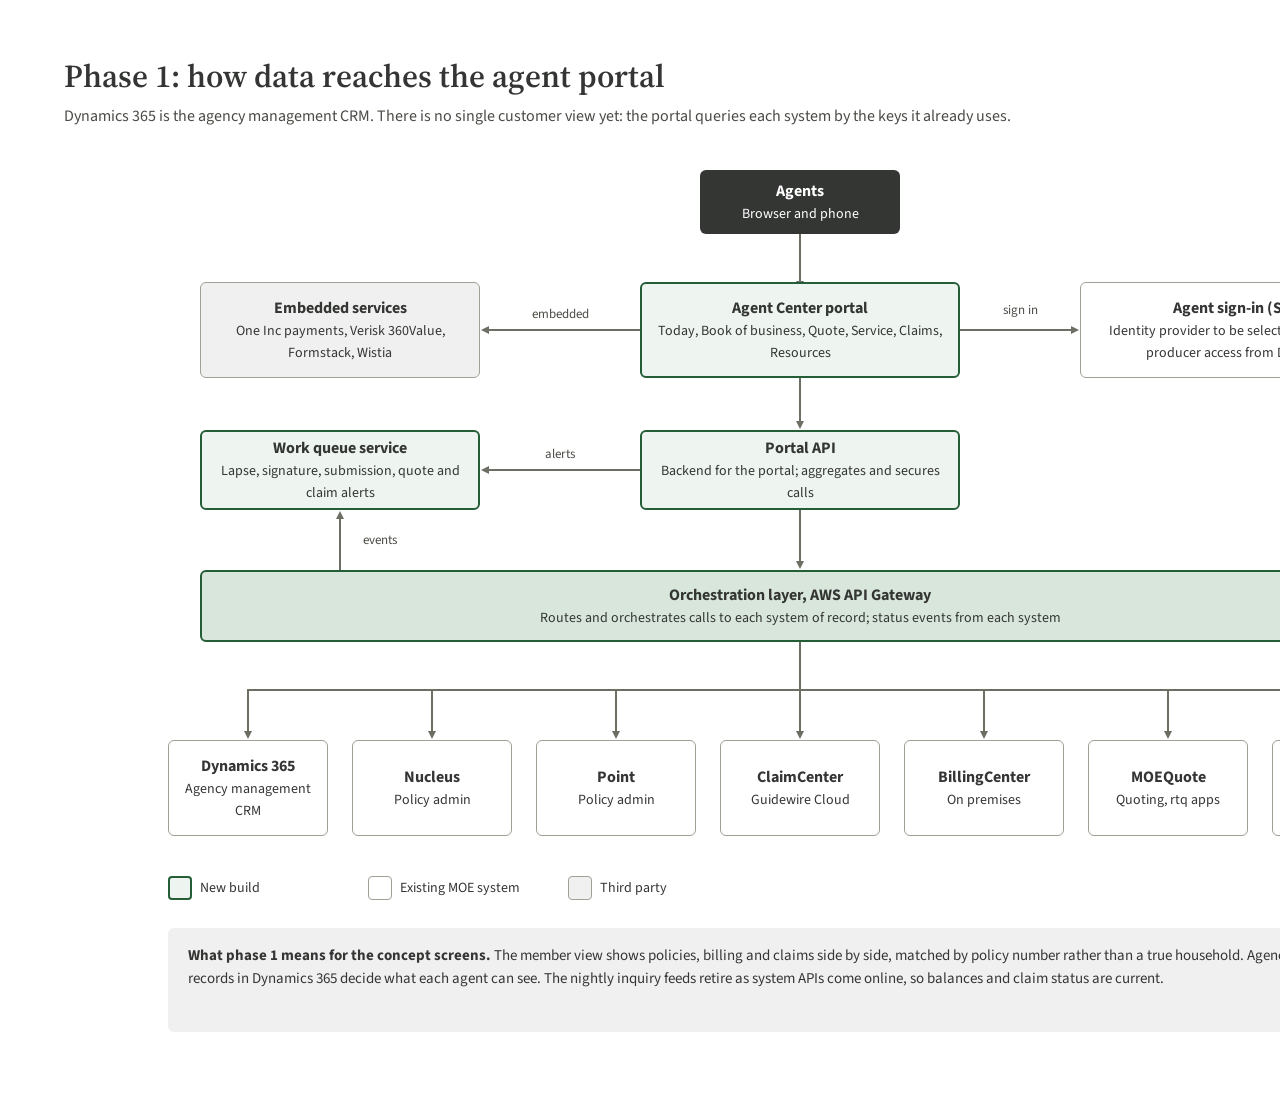
==== architecture-phase-1.html @ 0fd035c8 "Add files via upload" ====
<!doctype html>
<html lang="en">
<head>
<meta charset="utf-8">
<meta name="viewport" content="width=device-width, initial-scale=1">
<title>Architecture Phase 1</title>
<link rel="stylesheet" href="https://fonts.googleapis.com/css2?family=Source+Sans+3:wght@400;600;700&amp;family=Source+Serif+4:opsz,wght@8..60,600&amp;display=swap">
<style>
body{margin:0}
a{color:#245e36}a:hover{color:#173d22}
</style>
</head>
<body>
<div style="position: relative; width: 1600px; height: 1100px; background: #ffffff; font-family: 'Source Sans 3', 'Segoe UI', Arial, sans-serif; color: #343634">
<svg role="img" aria-label="From Agents to Agent Center portal" width="8" height="55" viewBox="0 0 8 55" preserveAspectRatio="none" style="position: absolute; left: 796px; top: 234px; width: 8px; height: 55px; overflow: visible; fill: none; stroke: #6d6e64; stroke-width: 2; stroke-linecap: round; stroke-linejoin: round"><defs><marker id="dc-arrow-head-filled-1" orient="auto" markerWidth="5" markerHeight="5" refX="2" refY="2" overflow="visible"><path d="M0 0 L4 2 L0 4 Z" fill="#6d6e64" stroke="none" style="stroke: none; fill: #6d6e64; fill: context-stroke"/></marker></defs><path d="M 4 0 L 4 51" marker-end="url(#dc-arrow-head-filled-1)"></path></svg><svg role="img" aria-label="From Agent Center portal to agent sign-in" width="119" height="8" viewBox="0 0 119 8" preserveAspectRatio="none" style="position: absolute; left: 960px; top: 326px; width: 119px; height: 8px; overflow: visible; fill: none; stroke: #6d6e64; stroke-width: 2; stroke-linecap: round; stroke-linejoin: round"><defs><marker id="dc-arrow-head-filled-2" orient="auto" markerWidth="5" markerHeight="5" refX="2" refY="2" overflow="visible"><path d="M0 0 L4 2 L0 4 Z" fill="#6d6e64" stroke="none" style="stroke: none; fill: #6d6e64; fill: context-stroke"/></marker></defs><path d="M 0 4 L 115 4" marker-end="url(#dc-arrow-head-filled-2)"></path></svg><svg role="img" aria-label="From Agent Center portal to embedded third-party services" width="159" height="8" viewBox="0 0 159 8" preserveAspectRatio="none" style="position: absolute; left: 481px; top: 326px; width: 159px; height: 8px; overflow: visible; fill: none; stroke: #6d6e64; stroke-width: 2; stroke-linecap: round; stroke-linejoin: round"><defs><marker id="dc-arrow-head-filled-3" orient="auto" markerWidth="5" markerHeight="5" refX="2" refY="2" overflow="visible"><path d="M0 0 L4 2 L0 4 Z" fill="#6d6e64" stroke="none" style="stroke: none; fill: #6d6e64; fill: context-stroke"/></marker></defs><path d="M 159 4 L 4 4" marker-end="url(#dc-arrow-head-filled-3)"></path></svg><svg role="img" aria-label="From Agent Center portal to Portal API" width="8" height="51" viewBox="0 0 8 51" preserveAspectRatio="none" style="position: absolute; left: 796px; top: 378px; width: 8px; height: 51px; overflow: visible; fill: none; stroke: #6d6e64; stroke-width: 2; stroke-linecap: round; stroke-linejoin: round"><defs><marker id="dc-arrow-head-filled-4" orient="auto" markerWidth="5" markerHeight="5" refX="2" refY="2" overflow="visible"><path d="M0 0 L4 2 L0 4 Z" fill="#6d6e64" stroke="none" style="stroke: none; fill: #6d6e64; fill: context-stroke"/></marker></defs><path d="M 4 0 L 4 47" marker-end="url(#dc-arrow-head-filled-4)"></path></svg><svg role="img" aria-label="From Portal API to Work queue service" width="159" height="8" viewBox="0 0 159 8" preserveAspectRatio="none" style="position: absolute; left: 481px; top: 466px; width: 159px; height: 8px; overflow: visible; fill: none; stroke: #6d6e64; stroke-width: 2; stroke-linecap: round; stroke-linejoin: round"><defs><marker id="dc-arrow-head-filled-5" orient="auto" markerWidth="5" markerHeight="5" refX="2" refY="2" overflow="visible"><path d="M0 0 L4 2 L0 4 Z" fill="#6d6e64" stroke="none" style="stroke: none; fill: #6d6e64; fill: context-stroke"/></marker></defs><path d="M 159 4 L 4 4" marker-end="url(#dc-arrow-head-filled-5)"></path></svg><svg role="img" aria-label="From Portal API to the orchestration layer" width="8" height="59" viewBox="0 0 8 59" preserveAspectRatio="none" style="position: absolute; left: 796px; top: 510px; width: 8px; height: 59px; overflow: visible; fill: none; stroke: #6d6e64; stroke-width: 2; stroke-linecap: round; stroke-linejoin: round"><defs><marker id="dc-arrow-head-filled-6" orient="auto" markerWidth="5" markerHeight="5" refX="2" refY="2" overflow="visible"><path d="M0 0 L4 2 L0 4 Z" fill="#6d6e64" stroke="none" style="stroke: none; fill: #6d6e64; fill: context-stroke"/></marker></defs><path d="M 4 0 L 4 55" marker-end="url(#dc-arrow-head-filled-6)"></path></svg><svg role="img" aria-label="From the orchestration layer to Work queue service, status events" width="8" height="59" viewBox="0 0 8 59" preserveAspectRatio="none" style="position: absolute; left: 336px; top: 511px; width: 8px; height: 59px; overflow: visible; fill: none; stroke: #6d6e64; stroke-width: 2; stroke-linecap: round; stroke-linejoin: round"><defs><marker id="dc-arrow-head-filled-7" orient="auto" markerWidth="5" markerHeight="5" refX="2" refY="2" overflow="visible"><path d="M0 0 L4 2 L0 4 Z" fill="#6d6e64" stroke="none" style="stroke: none; fill: #6d6e64; fill: context-stroke"/></marker></defs><path d="M 4 59 L 4 4" marker-end="url(#dc-arrow-head-filled-7)"></path></svg><svg aria-hidden="true" width="8" height="48" viewBox="0 0 8 48" preserveAspectRatio="none" style="position: absolute; left: 796px; top: 642px; width: 8px; height: 48px; overflow: visible; fill: none; stroke: #6d6e64; stroke-width: 2; stroke-linecap: round; stroke-linejoin: round"><path d="M 4 0 L 4 48"></path></svg><svg aria-hidden="true" width="1104" height="8" viewBox="0 0 1104 8" preserveAspectRatio="none" style="position: absolute; left: 248px; top: 686px; width: 1104px; height: 8px; overflow: visible; fill: none; stroke: #6d6e64; stroke-width: 2; stroke-linecap: round; stroke-linejoin: round"><path d="M 0 4 L 1104 4"></path></svg><svg role="img" aria-label="From the orchestration layer to Dynamics 365" width="8" height="49" viewBox="0 0 8 49" preserveAspectRatio="none" style="position: absolute; left: 244px; top: 690px; width: 8px; height: 49px; overflow: visible; fill: none; stroke: #6d6e64; stroke-width: 2; stroke-linecap: round; stroke-linejoin: round"><defs><marker id="dc-arrow-head-filled-10" orient="auto" markerWidth="5" markerHeight="5" refX="2" refY="2" overflow="visible"><path d="M0 0 L4 2 L0 4 Z" fill="#6d6e64" stroke="none" style="stroke: none; fill: #6d6e64; fill: context-stroke"/></marker></defs><path d="M 4 0 L 4 45" marker-end="url(#dc-arrow-head-filled-10)"></path></svg><svg role="img" aria-label="From the orchestration layer to Nucleus" width="8" height="49" viewBox="0 0 8 49" preserveAspectRatio="none" style="position: absolute; left: 428px; top: 690px; width: 8px; height: 49px; overflow: visible; fill: none; stroke: #6d6e64; stroke-width: 2; stroke-linecap: round; stroke-linejoin: round"><defs><marker id="dc-arrow-head-filled-11" orient="auto" markerWidth="5" markerHeight="5" refX="2" refY="2" overflow="visible"><path d="M0 0 L4 2 L0 4 Z" fill="#6d6e64" stroke="none" style="stroke: none; fill: #6d6e64; fill: context-stroke"/></marker></defs><path d="M 4 0 L 4 45" marker-end="url(#dc-arrow-head-filled-11)"></path></svg><svg role="img" aria-label="From the orchestration layer to Point" width="8" height="49" viewBox="0 0 8 49" preserveAspectRatio="none" style="position: absolute; left: 612px; top: 690px; width: 8px; height: 49px; overflow: visible; fill: none; stroke: #6d6e64; stroke-width: 2; stroke-linecap: round; stroke-linejoin: round"><defs><marker id="dc-arrow-head-filled-12" orient="auto" markerWidth="5" markerHeight="5" refX="2" refY="2" overflow="visible"><path d="M0 0 L4 2 L0 4 Z" fill="#6d6e64" stroke="none" style="stroke: none; fill: #6d6e64; fill: context-stroke"/></marker></defs><path d="M 4 0 L 4 45" marker-end="url(#dc-arrow-head-filled-12)"></path></svg><svg role="img" aria-label="From the orchestration layer to ClaimCenter" width="8" height="49" viewBox="0 0 8 49" preserveAspectRatio="none" style="position: absolute; left: 796px; top: 690px; width: 8px; height: 49px; overflow: visible; fill: none; stroke: #6d6e64; stroke-width: 2; stroke-linecap: round; stroke-linejoin: round"><defs><marker id="dc-arrow-head-filled-13" orient="auto" markerWidth="5" markerHeight="5" refX="2" refY="2" overflow="visible"><path d="M0 0 L4 2 L0 4 Z" fill="#6d6e64" stroke="none" style="stroke: none; fill: #6d6e64; fill: context-stroke"/></marker></defs><path d="M 4 0 L 4 45" marker-end="url(#dc-arrow-head-filled-13)"></path></svg><svg role="img" aria-label="From the orchestration layer to BillingCenter" width="8" height="49" viewBox="0 0 8 49" preserveAspectRatio="none" style="position: absolute; left: 980px; top: 690px; width: 8px; height: 49px; overflow: visible; fill: none; stroke: #6d6e64; stroke-width: 2; stroke-linecap: round; stroke-linejoin: round"><defs><marker id="dc-arrow-head-filled-14" orient="auto" markerWidth="5" markerHeight="5" refX="2" refY="2" overflow="visible"><path d="M0 0 L4 2 L0 4 Z" fill="#6d6e64" stroke="none" style="stroke: none; fill: #6d6e64; fill: context-stroke"/></marker></defs><path d="M 4 0 L 4 45" marker-end="url(#dc-arrow-head-filled-14)"></path></svg><svg role="img" aria-label="From the orchestration layer to MOEQuote" width="8" height="49" viewBox="0 0 8 49" preserveAspectRatio="none" style="position: absolute; left: 1164px; top: 690px; width: 8px; height: 49px; overflow: visible; fill: none; stroke: #6d6e64; stroke-width: 2; stroke-linecap: round; stroke-linejoin: round"><defs><marker id="dc-arrow-head-filled-15" orient="auto" markerWidth="5" markerHeight="5" refX="2" refY="2" overflow="visible"><path d="M0 0 L4 2 L0 4 Z" fill="#6d6e64" stroke="none" style="stroke: none; fill: #6d6e64; fill: context-stroke"/></marker></defs><path d="M 4 0 L 4 45" marker-end="url(#dc-arrow-head-filled-15)"></path></svg><svg role="img" aria-label="From the orchestration layer to OnBase" width="8" height="49" viewBox="0 0 8 49" preserveAspectRatio="none" style="position: absolute; left: 1348px; top: 690px; width: 8px; height: 49px; overflow: visible; fill: none; stroke: #6d6e64; stroke-width: 2; stroke-linecap: round; stroke-linejoin: round"><defs><marker id="dc-arrow-head-filled-16" orient="auto" markerWidth="5" markerHeight="5" refX="2" refY="2" overflow="visible"><path d="M0 0 L4 2 L0 4 Z" fill="#6d6e64" stroke="none" style="stroke: none; fill: #6d6e64; fill: context-stroke"/></marker></defs><path d="M 4 0 L 4 45" marker-end="url(#dc-arrow-head-filled-16)"></path></svg><div style="position: absolute; left: 64px; top: 56px; width: 1100px; font-family: 'Source Serif 4', Georgia, serif; font-size: 32px; line-height: 40px; font-weight: 600">Phase 1: how data reaches the agent portal</div><div style="position: absolute; left: 64px; top: 104px; width: 1300px; font-size: 16px; line-height: 24px; color: #4a4b45">Dynamics 365 is the agency management CRM. There is no single customer view yet: the portal queries each system by the keys it already uses.</div><div style="position: absolute; left: 700px; top: 170px; width: 200px; height: 64px; box-sizing: border-box; padding: 10px; display: flex; align-items: center; justify-content: center; text-align: center; font-size: 16px; line-height: 22px; border-radius: 6px; background: #343634; color: #ffffff; border: 0"><span><b>Agents</b><br><span style="font-size: 14px; line-height: 20px">Browser and phone</span></span></div><div style="position: absolute; left: 640px; top: 282px; width: 320px; height: 96px; box-sizing: border-box; padding: 10px; display: flex; align-items: center; justify-content: center; text-align: center; font-size: 16px; line-height: 22px; border-radius: 6px; background: #eef4ef; border: 2px solid #245e36"><span><b>Agent Center portal</b><br><span style="font-size: 14px; line-height: 20px">Today, Book of business, Quote, Service, Claims, Resources</span></span></div><div style="position: absolute; left: 1080px; top: 282px; width: 320px; height: 96px; box-sizing: border-box; padding: 10px; display: flex; align-items: center; justify-content: center; text-align: center; font-size: 16px; line-height: 22px; border-radius: 6px; background: #ffffff; border: 1px solid #a1a096"><span><b>Agent sign-in (SSO)</b><br><span style="font-size: 14px; line-height: 20px">Identity provider to be selected; agency and producer access from Dynamics</span></span></div><div style="position: absolute; left: 200px; top: 282px; width: 280px; height: 96px; box-sizing: border-box; padding: 10px; display: flex; align-items: center; justify-content: center; text-align: center; font-size: 16px; line-height: 22px; border-radius: 6px; background: #f1f0f0; border: 1px solid #a1a096"><span><b>Embedded services</b><br><span style="font-size: 14px; line-height: 20px">One Inc payments, Verisk 360Value, Formstack, Wistia</span></span></div><div style="position: absolute; left: 640px; top: 430px; width: 320px; height: 80px; box-sizing: border-box; padding: 10px; display: flex; align-items: center; justify-content: center; text-align: center; font-size: 16px; line-height: 22px; border-radius: 6px; background: #eef4ef; border: 2px solid #245e36"><span><b>Portal API</b><br><span style="font-size: 14px; line-height: 20px">Backend for the portal; aggregates and secures calls</span></span></div><div style="position: absolute; left: 200px; top: 430px; width: 280px; height: 80px; box-sizing: border-box; padding: 10px; display: flex; align-items: center; justify-content: center; text-align: center; font-size: 16px; line-height: 22px; border-radius: 6px; background: #eef4ef; border: 2px solid #245e36"><span><b>Work queue service</b><br><span style="font-size: 14px; line-height: 20px">Lapse, signature, submission, quote and claim alerts</span></span></div><div style="position: absolute; left: 200px; top: 570px; width: 1200px; height: 72px; box-sizing: border-box; padding: 10px; display: flex; align-items: center; justify-content: center; text-align: center; font-size: 16px; line-height: 22px; border-radius: 6px; background: #d8e6dc; border: 2px solid #245e36"><span><b>Orchestration layer, AWS API Gateway</b><br><span style="font-size: 14px; line-height: 20px">Routes and orchestrates calls to each system of record; status events from each system</span></span></div><div style="position: absolute; left: 168px; top: 740px; width: 160px; height: 96px; box-sizing: border-box; padding: 10px; display: flex; align-items: center; justify-content: center; text-align: center; font-size: 16px; line-height: 22px; border-radius: 6px; background: #ffffff; border: 1px solid #a1a096"><span><b>Dynamics 365</b><br><span style="font-size: 14px; line-height: 20px">Agency management CRM</span></span></div><div style="position: absolute; left: 352px; top: 740px; width: 160px; height: 96px; box-sizing: border-box; padding: 10px; display: flex; align-items: center; justify-content: center; text-align: center; font-size: 16px; line-height: 22px; border-radius: 6px; background: #ffffff; border: 1px solid #a1a096"><span><b>Nucleus</b><br><span style="font-size: 14px; line-height: 20px">Policy admin</span></span></div><div style="position: absolute; left: 536px; top: 740px; width: 160px; height: 96px; box-sizing: border-box; padding: 10px; display: flex; align-items: center; justify-content: center; text-align: center; font-size: 16px; line-height: 22px; border-radius: 6px; background: #ffffff; border: 1px solid #a1a096"><span><b>Point</b><br><span style="font-size: 14px; line-height: 20px">Policy admin</span></span></div><div style="position: absolute; left: 720px; top: 740px; width: 160px; height: 96px; box-sizing: border-box; padding: 10px; display: flex; align-items: center; justify-content: center; text-align: center; font-size: 16px; line-height: 22px; border-radius: 6px; background: #ffffff; border: 1px solid #a1a096"><span><b>ClaimCenter</b><br><span style="font-size: 14px; line-height: 20px">Guidewire Cloud</span></span></div><div style="position: absolute; left: 904px; top: 740px; width: 160px; height: 96px; box-sizing: border-box; padding: 10px; display: flex; align-items: center; justify-content: center; text-align: center; font-size: 16px; line-height: 22px; border-radius: 6px; background: #ffffff; border: 1px solid #a1a096"><span><b>BillingCenter</b><br><span style="font-size: 14px; line-height: 20px">On premises</span></span></div><div style="position: absolute; left: 1088px; top: 740px; width: 160px; height: 96px; box-sizing: border-box; padding: 10px; display: flex; align-items: center; justify-content: center; text-align: center; font-size: 16px; line-height: 22px; border-radius: 6px; background: #ffffff; border: 1px solid #a1a096"><span><b>MOEQuote</b><br><span style="font-size: 14px; line-height: 20px">Quoting, rtq apps</span></span></div><div style="position: absolute; left: 1272px; top: 740px; width: 160px; height: 96px; box-sizing: border-box; padding: 10px; display: flex; align-items: center; justify-content: center; text-align: center; font-size: 16px; line-height: 22px; border-radius: 6px; background: #ffffff; border: 1px solid #a1a096"><span><b>OnBase</b><br><span style="font-size: 14px; line-height: 20px">Documents, submissions</span></span></div><div style="position: absolute; left: 984px; top: 302px; width: 72px; text-align: center; font-size: 13px; line-height: 16px; color: #4a4b45">sign in</div><div style="position: absolute; left: 512px; top: 306px; width: 96px; text-align: center; font-size: 13px; line-height: 16px; color: #4a4b45">embedded</div><div style="position: absolute; left: 528px; top: 446px; width: 64px; text-align: center; font-size: 13px; line-height: 16px; color: #4a4b45">alerts</div><div style="position: absolute; left: 352px; top: 532px; width: 56px; text-align: center; font-size: 13px; line-height: 16px; color: #4a4b45">events</div><div style="position: absolute; left: 168px; top: 876px; width: 24px; height: 24px; box-sizing: border-box; border-radius: 4px; background: #eef4ef; border: 2px solid #245e36"></div><div style="position: absolute; left: 200px; top: 878px; font-size: 14px; line-height: 20px">New build</div><div style="position: absolute; left: 368px; top: 876px; width: 24px; height: 24px; box-sizing: border-box; border-radius: 4px; background: #ffffff; border: 1px solid #a1a096"></div><div style="position: absolute; left: 400px; top: 878px; font-size: 14px; line-height: 20px">Existing MOE system</div><div style="position: absolute; left: 568px; top: 876px; width: 24px; height: 24px; box-sizing: border-box; border-radius: 4px; background: #f1f0f0; border: 1px solid #a1a096"></div><div style="position: absolute; left: 600px; top: 878px; font-size: 14px; line-height: 20px">Third party</div><div style="position: absolute; left: 168px; top: 928px; width: 1264px; height: 104px; box-sizing: border-box; padding: 16px 20px; font-size: 15px; line-height: 23px; background: #f1f0f0; border-radius: 6px"><b>What phase 1 means for the concept screens.</b> The member view shows policies, billing and claims side by side, matched by policy number rather than a true household. Agency and producer records in Dynamics 365 decide what each agent can see. The nightly inquiry feeds retire as system APIs come online, so balances and claim status are current.</div>
</div>
</body>
</html>
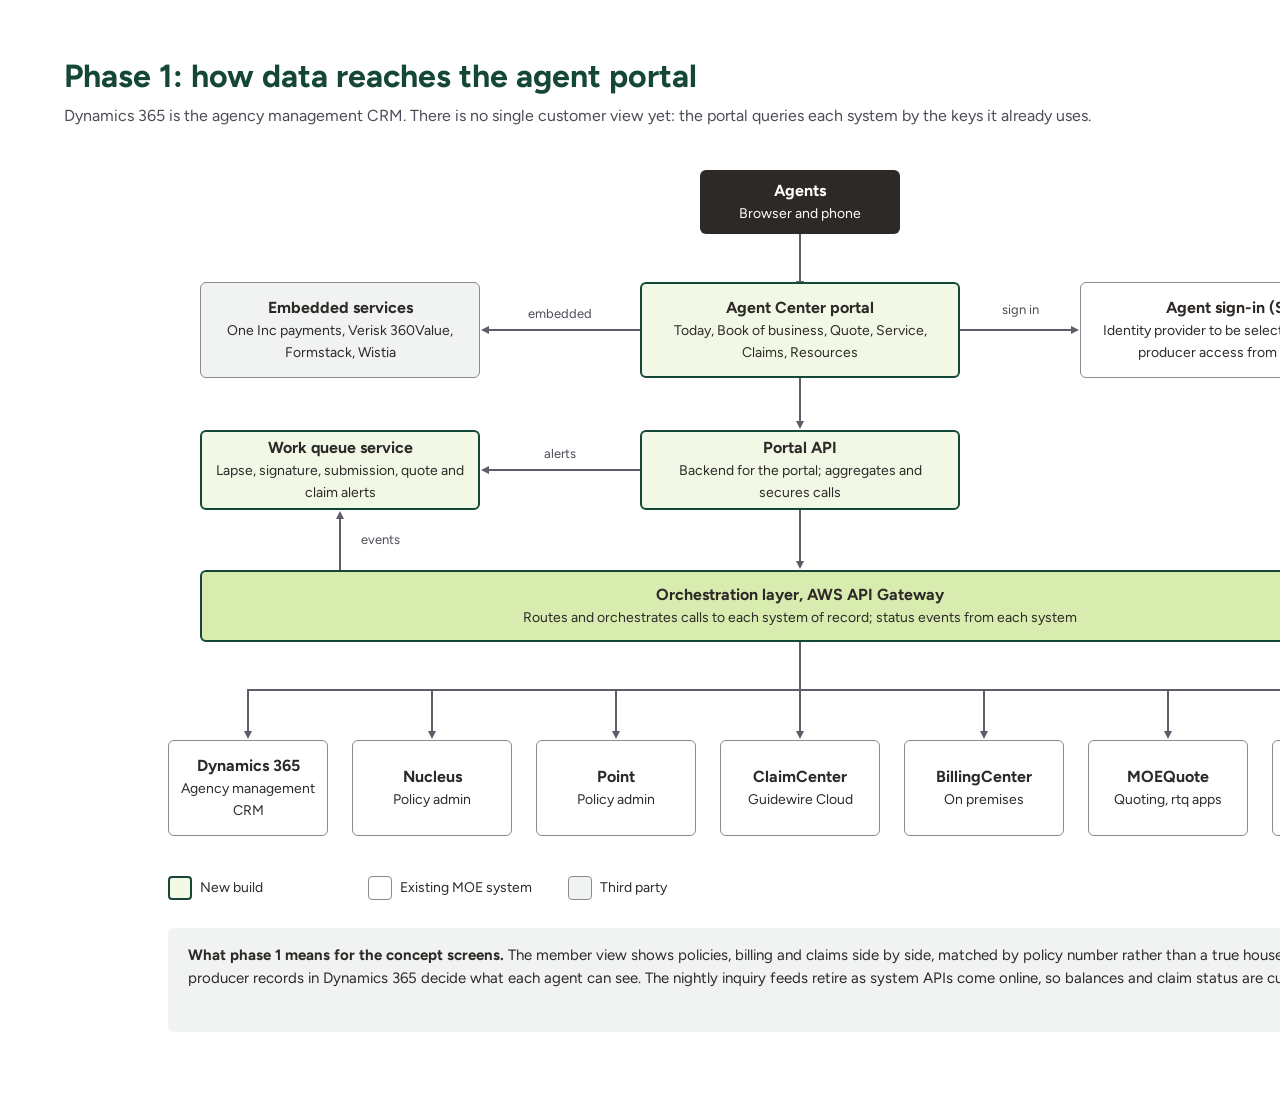
==== commit 84080103: "Add files via upload" ====
--- a/architecture-phase-1.html
+++ b/architecture-phase-1.html
@@ -4,15 +4,15 @@
 <meta charset="utf-8">
 <meta name="viewport" content="width=device-width, initial-scale=1">
 <title>Architecture Phase 1</title>
-<link rel="stylesheet" href="https://fonts.googleapis.com/css2?family=Source+Sans+3:wght@400;600;700&amp;family=Source+Serif+4:opsz,wght@8..60,600&amp;display=swap">
+<link rel="stylesheet" href="https://fonts.googleapis.com/css2?family=Figtree:wght@300;400;700;800&display=swap">
 <style>
 body{margin:0}
-a{color:#245e36}a:hover{color:#173d22}
+a{color:#144835}a:hover{color:#0d3024}
 </style>
 </head>
 <body>
-<div style="position: relative; width: 1600px; height: 1100px; background: #ffffff; font-family: 'Source Sans 3', 'Segoe UI', Arial, sans-serif; color: #343634">
-<svg role="img" aria-label="From Agents to Agent Center portal" width="8" height="55" viewBox="0 0 8 55" preserveAspectRatio="none" style="position: absolute; left: 796px; top: 234px; width: 8px; height: 55px; overflow: visible; fill: none; stroke: #6d6e64; stroke-width: 2; stroke-linecap: round; stroke-linejoin: round"><defs><marker id="dc-arrow-head-filled-1" orient="auto" markerWidth="5" markerHeight="5" refX="2" refY="2" overflow="visible"><path d="M0 0 L4 2 L0 4 Z" fill="#6d6e64" stroke="none" style="stroke: none; fill: #6d6e64; fill: context-stroke"/></marker></defs><path d="M 4 0 L 4 51" marker-end="url(#dc-arrow-head-filled-1)"></path></svg><svg role="img" aria-label="From Agent Center portal to agent sign-in" width="119" height="8" viewBox="0 0 119 8" preserveAspectRatio="none" style="position: absolute; left: 960px; top: 326px; width: 119px; height: 8px; overflow: visible; fill: none; stroke: #6d6e64; stroke-width: 2; stroke-linecap: round; stroke-linejoin: round"><defs><marker id="dc-arrow-head-filled-2" orient="auto" markerWidth="5" markerHeight="5" refX="2" refY="2" overflow="visible"><path d="M0 0 L4 2 L0 4 Z" fill="#6d6e64" stroke="none" style="stroke: none; fill: #6d6e64; fill: context-stroke"/></marker></defs><path d="M 0 4 L 115 4" marker-end="url(#dc-arrow-head-filled-2)"></path></svg><svg role="img" aria-label="From Agent Center portal to embedded third-party services" width="159" height="8" viewBox="0 0 159 8" preserveAspectRatio="none" style="position: absolute; left: 481px; top: 326px; width: 159px; height: 8px; overflow: visible; fill: none; stroke: #6d6e64; stroke-width: 2; stroke-linecap: round; stroke-linejoin: round"><defs><marker id="dc-arrow-head-filled-3" orient="auto" markerWidth="5" markerHeight="5" refX="2" refY="2" overflow="visible"><path d="M0 0 L4 2 L0 4 Z" fill="#6d6e64" stroke="none" style="stroke: none; fill: #6d6e64; fill: context-stroke"/></marker></defs><path d="M 159 4 L 4 4" marker-end="url(#dc-arrow-head-filled-3)"></path></svg><svg role="img" aria-label="From Agent Center portal to Portal API" width="8" height="51" viewBox="0 0 8 51" preserveAspectRatio="none" style="position: absolute; left: 796px; top: 378px; width: 8px; height: 51px; overflow: visible; fill: none; stroke: #6d6e64; stroke-width: 2; stroke-linecap: round; stroke-linejoin: round"><defs><marker id="dc-arrow-head-filled-4" orient="auto" markerWidth="5" markerHeight="5" refX="2" refY="2" overflow="visible"><path d="M0 0 L4 2 L0 4 Z" fill="#6d6e64" stroke="none" style="stroke: none; fill: #6d6e64; fill: context-stroke"/></marker></defs><path d="M 4 0 L 4 47" marker-end="url(#dc-arrow-head-filled-4)"></path></svg><svg role="img" aria-label="From Portal API to Work queue service" width="159" height="8" viewBox="0 0 159 8" preserveAspectRatio="none" style="position: absolute; left: 481px; top: 466px; width: 159px; height: 8px; overflow: visible; fill: none; stroke: #6d6e64; stroke-width: 2; stroke-linecap: round; stroke-linejoin: round"><defs><marker id="dc-arrow-head-filled-5" orient="auto" markerWidth="5" markerHeight="5" refX="2" refY="2" overflow="visible"><path d="M0 0 L4 2 L0 4 Z" fill="#6d6e64" stroke="none" style="stroke: none; fill: #6d6e64; fill: context-stroke"/></marker></defs><path d="M 159 4 L 4 4" marker-end="url(#dc-arrow-head-filled-5)"></path></svg><svg role="img" aria-label="From Portal API to the orchestration layer" width="8" height="59" viewBox="0 0 8 59" preserveAspectRatio="none" style="position: absolute; left: 796px; top: 510px; width: 8px; height: 59px; overflow: visible; fill: none; stroke: #6d6e64; stroke-width: 2; stroke-linecap: round; stroke-linejoin: round"><defs><marker id="dc-arrow-head-filled-6" orient="auto" markerWidth="5" markerHeight="5" refX="2" refY="2" overflow="visible"><path d="M0 0 L4 2 L0 4 Z" fill="#6d6e64" stroke="none" style="stroke: none; fill: #6d6e64; fill: context-stroke"/></marker></defs><path d="M 4 0 L 4 55" marker-end="url(#dc-arrow-head-filled-6)"></path></svg><svg role="img" aria-label="From the orchestration layer to Work queue service, status events" width="8" height="59" viewBox="0 0 8 59" preserveAspectRatio="none" style="position: absolute; left: 336px; top: 511px; width: 8px; height: 59px; overflow: visible; fill: none; stroke: #6d6e64; stroke-width: 2; stroke-linecap: round; stroke-linejoin: round"><defs><marker id="dc-arrow-head-filled-7" orient="auto" markerWidth="5" markerHeight="5" refX="2" refY="2" overflow="visible"><path d="M0 0 L4 2 L0 4 Z" fill="#6d6e64" stroke="none" style="stroke: none; fill: #6d6e64; fill: context-stroke"/></marker></defs><path d="M 4 59 L 4 4" marker-end="url(#dc-arrow-head-filled-7)"></path></svg><svg aria-hidden="true" width="8" height="48" viewBox="0 0 8 48" preserveAspectRatio="none" style="position: absolute; left: 796px; top: 642px; width: 8px; height: 48px; overflow: visible; fill: none; stroke: #6d6e64; stroke-width: 2; stroke-linecap: round; stroke-linejoin: round"><path d="M 4 0 L 4 48"></path></svg><svg aria-hidden="true" width="1104" height="8" viewBox="0 0 1104 8" preserveAspectRatio="none" style="position: absolute; left: 248px; top: 686px; width: 1104px; height: 8px; overflow: visible; fill: none; stroke: #6d6e64; stroke-width: 2; stroke-linecap: round; stroke-linejoin: round"><path d="M 0 4 L 1104 4"></path></svg><svg role="img" aria-label="From the orchestration layer to Dynamics 365" width="8" height="49" viewBox="0 0 8 49" preserveAspectRatio="none" style="position: absolute; left: 244px; top: 690px; width: 8px; height: 49px; overflow: visible; fill: none; stroke: #6d6e64; stroke-width: 2; stroke-linecap: round; stroke-linejoin: round"><defs><marker id="dc-arrow-head-filled-10" orient="auto" markerWidth="5" markerHeight="5" refX="2" refY="2" overflow="visible"><path d="M0 0 L4 2 L0 4 Z" fill="#6d6e64" stroke="none" style="stroke: none; fill: #6d6e64; fill: context-stroke"/></marker></defs><path d="M 4 0 L 4 45" marker-end="url(#dc-arrow-head-filled-10)"></path></svg><svg role="img" aria-label="From the orchestration layer to Nucleus" width="8" height="49" viewBox="0 0 8 49" preserveAspectRatio="none" style="position: absolute; left: 428px; top: 690px; width: 8px; height: 49px; overflow: visible; fill: none; stroke: #6d6e64; stroke-width: 2; stroke-linecap: round; stroke-linejoin: round"><defs><marker id="dc-arrow-head-filled-11" orient="auto" markerWidth="5" markerHeight="5" refX="2" refY="2" overflow="visible"><path d="M0 0 L4 2 L0 4 Z" fill="#6d6e64" stroke="none" style="stroke: none; fill: #6d6e64; fill: context-stroke"/></marker></defs><path d="M 4 0 L 4 45" marker-end="url(#dc-arrow-head-filled-11)"></path></svg><svg role="img" aria-label="From the orchestration layer to Point" width="8" height="49" viewBox="0 0 8 49" preserveAspectRatio="none" style="position: absolute; left: 612px; top: 690px; width: 8px; height: 49px; overflow: visible; fill: none; stroke: #6d6e64; stroke-width: 2; stroke-linecap: round; stroke-linejoin: round"><defs><marker id="dc-arrow-head-filled-12" orient="auto" markerWidth="5" markerHeight="5" refX="2" refY="2" overflow="visible"><path d="M0 0 L4 2 L0 4 Z" fill="#6d6e64" stroke="none" style="stroke: none; fill: #6d6e64; fill: context-stroke"/></marker></defs><path d="M 4 0 L 4 45" marker-end="url(#dc-arrow-head-filled-12)"></path></svg><svg role="img" aria-label="From the orchestration layer to ClaimCenter" width="8" height="49" viewBox="0 0 8 49" preserveAspectRatio="none" style="position: absolute; left: 796px; top: 690px; width: 8px; height: 49px; overflow: visible; fill: none; stroke: #6d6e64; stroke-width: 2; stroke-linecap: round; stroke-linejoin: round"><defs><marker id="dc-arrow-head-filled-13" orient="auto" markerWidth="5" markerHeight="5" refX="2" refY="2" overflow="visible"><path d="M0 0 L4 2 L0 4 Z" fill="#6d6e64" stroke="none" style="stroke: none; fill: #6d6e64; fill: context-stroke"/></marker></defs><path d="M 4 0 L 4 45" marker-end="url(#dc-arrow-head-filled-13)"></path></svg><svg role="img" aria-label="From the orchestration layer to BillingCenter" width="8" height="49" viewBox="0 0 8 49" preserveAspectRatio="none" style="position: absolute; left: 980px; top: 690px; width: 8px; height: 49px; overflow: visible; fill: none; stroke: #6d6e64; stroke-width: 2; stroke-linecap: round; stroke-linejoin: round"><defs><marker id="dc-arrow-head-filled-14" orient="auto" markerWidth="5" markerHeight="5" refX="2" refY="2" overflow="visible"><path d="M0 0 L4 2 L0 4 Z" fill="#6d6e64" stroke="none" style="stroke: none; fill: #6d6e64; fill: context-stroke"/></marker></defs><path d="M 4 0 L 4 45" marker-end="url(#dc-arrow-head-filled-14)"></path></svg><svg role="img" aria-label="From the orchestration layer to MOEQuote" width="8" height="49" viewBox="0 0 8 49" preserveAspectRatio="none" style="position: absolute; left: 1164px; top: 690px; width: 8px; height: 49px; overflow: visible; fill: none; stroke: #6d6e64; stroke-width: 2; stroke-linecap: round; stroke-linejoin: round"><defs><marker id="dc-arrow-head-filled-15" orient="auto" markerWidth="5" markerHeight="5" refX="2" refY="2" overflow="visible"><path d="M0 0 L4 2 L0 4 Z" fill="#6d6e64" stroke="none" style="stroke: none; fill: #6d6e64; fill: context-stroke"/></marker></defs><path d="M 4 0 L 4 45" marker-end="url(#dc-arrow-head-filled-15)"></path></svg><svg role="img" aria-label="From the orchestration layer to OnBase" width="8" height="49" viewBox="0 0 8 49" preserveAspectRatio="none" style="position: absolute; left: 1348px; top: 690px; width: 8px; height: 49px; overflow: visible; fill: none; stroke: #6d6e64; stroke-width: 2; stroke-linecap: round; stroke-linejoin: round"><defs><marker id="dc-arrow-head-filled-16" orient="auto" markerWidth="5" markerHeight="5" refX="2" refY="2" overflow="visible"><path d="M0 0 L4 2 L0 4 Z" fill="#6d6e64" stroke="none" style="stroke: none; fill: #6d6e64; fill: context-stroke"/></marker></defs><path d="M 4 0 L 4 45" marker-end="url(#dc-arrow-head-filled-16)"></path></svg><div style="position: absolute; left: 64px; top: 56px; width: 1100px; font-family: 'Source Serif 4', Georgia, serif; font-size: 32px; line-height: 40px; font-weight: 600">Phase 1: how data reaches the agent portal</div><div style="position: absolute; left: 64px; top: 104px; width: 1300px; font-size: 16px; line-height: 24px; color: #4a4b45">Dynamics 365 is the agency management CRM. There is no single customer view yet: the portal queries each system by the keys it already uses.</div><div style="position: absolute; left: 700px; top: 170px; width: 200px; height: 64px; box-sizing: border-box; padding: 10px; display: flex; align-items: center; justify-content: center; text-align: center; font-size: 16px; line-height: 22px; border-radius: 6px; background: #343634; color: #ffffff; border: 0"><span><b>Agents</b><br><span style="font-size: 14px; line-height: 20px">Browser and phone</span></span></div><div style="position: absolute; left: 640px; top: 282px; width: 320px; height: 96px; box-sizing: border-box; padding: 10px; display: flex; align-items: center; justify-content: center; text-align: center; font-size: 16px; line-height: 22px; border-radius: 6px; background: #eef4ef; border: 2px solid #245e36"><span><b>Agent Center portal</b><br><span style="font-size: 14px; line-height: 20px">Today, Book of business, Quote, Service, Claims, Resources</span></span></div><div style="position: absolute; left: 1080px; top: 282px; width: 320px; height: 96px; box-sizing: border-box; padding: 10px; display: flex; align-items: center; justify-content: center; text-align: center; font-size: 16px; line-height: 22px; border-radius: 6px; background: #ffffff; border: 1px solid #a1a096"><span><b>Agent sign-in (SSO)</b><br><span style="font-size: 14px; line-height: 20px">Identity provider to be selected; agency and producer access from Dynamics</span></span></div><div style="position: absolute; left: 200px; top: 282px; width: 280px; height: 96px; box-sizing: border-box; padding: 10px; display: flex; align-items: center; justify-content: center; text-align: center; font-size: 16px; line-height: 22px; border-radius: 6px; background: #f1f0f0; border: 1px solid #a1a096"><span><b>Embedded services</b><br><span style="font-size: 14px; line-height: 20px">One Inc payments, Verisk 360Value, Formstack, Wistia</span></span></div><div style="position: absolute; left: 640px; top: 430px; width: 320px; height: 80px; box-sizing: border-box; padding: 10px; display: flex; align-items: center; justify-content: center; text-align: center; font-size: 16px; line-height: 22px; border-radius: 6px; background: #eef4ef; border: 2px solid #245e36"><span><b>Portal API</b><br><span style="font-size: 14px; line-height: 20px">Backend for the portal; aggregates and secures calls</span></span></div><div style="position: absolute; left: 200px; top: 430px; width: 280px; height: 80px; box-sizing: border-box; padding: 10px; display: flex; align-items: center; justify-content: center; text-align: center; font-size: 16px; line-height: 22px; border-radius: 6px; background: #eef4ef; border: 2px solid #245e36"><span><b>Work queue service</b><br><span style="font-size: 14px; line-height: 20px">Lapse, signature, submission, quote and claim alerts</span></span></div><div style="position: absolute; left: 200px; top: 570px; width: 1200px; height: 72px; box-sizing: border-box; padding: 10px; display: flex; align-items: center; justify-content: center; text-align: center; font-size: 16px; line-height: 22px; border-radius: 6px; background: #d8e6dc; border: 2px solid #245e36"><span><b>Orchestration layer, AWS API Gateway</b><br><span style="font-size: 14px; line-height: 20px">Routes and orchestrates calls to each system of record; status events from each system</span></span></div><div style="position: absolute; left: 168px; top: 740px; width: 160px; height: 96px; box-sizing: border-box; padding: 10px; display: flex; align-items: center; justify-content: center; text-align: center; font-size: 16px; line-height: 22px; border-radius: 6px; background: #ffffff; border: 1px solid #a1a096"><span><b>Dynamics 365</b><br><span style="font-size: 14px; line-height: 20px">Agency management CRM</span></span></div><div style="position: absolute; left: 352px; top: 740px; width: 160px; height: 96px; box-sizing: border-box; padding: 10px; display: flex; align-items: center; justify-content: center; text-align: center; font-size: 16px; line-height: 22px; border-radius: 6px; background: #ffffff; border: 1px solid #a1a096"><span><b>Nucleus</b><br><span style="font-size: 14px; line-height: 20px">Policy admin</span></span></div><div style="position: absolute; left: 536px; top: 740px; width: 160px; height: 96px; box-sizing: border-box; padding: 10px; display: flex; align-items: center; justify-content: center; text-align: center; font-size: 16px; line-height: 22px; border-radius: 6px; background: #ffffff; border: 1px solid #a1a096"><span><b>Point</b><br><span style="font-size: 14px; line-height: 20px">Policy admin</span></span></div><div style="position: absolute; left: 720px; top: 740px; width: 160px; height: 96px; box-sizing: border-box; padding: 10px; display: flex; align-items: center; justify-content: center; text-align: center; font-size: 16px; line-height: 22px; border-radius: 6px; background: #ffffff; border: 1px solid #a1a096"><span><b>ClaimCenter</b><br><span style="font-size: 14px; line-height: 20px">Guidewire Cloud</span></span></div><div style="position: absolute; left: 904px; top: 740px; width: 160px; height: 96px; box-sizing: border-box; padding: 10px; display: flex; align-items: center; justify-content: center; text-align: center; font-size: 16px; line-height: 22px; border-radius: 6px; background: #ffffff; border: 1px solid #a1a096"><span><b>BillingCenter</b><br><span style="font-size: 14px; line-height: 20px">On premises</span></span></div><div style="position: absolute; left: 1088px; top: 740px; width: 160px; height: 96px; box-sizing: border-box; padding: 10px; display: flex; align-items: center; justify-content: center; text-align: center; font-size: 16px; line-height: 22px; border-radius: 6px; background: #ffffff; border: 1px solid #a1a096"><span><b>MOEQuote</b><br><span style="font-size: 14px; line-height: 20px">Quoting, rtq apps</span></span></div><div style="position: absolute; left: 1272px; top: 740px; width: 160px; height: 96px; box-sizing: border-box; padding: 10px; display: flex; align-items: center; justify-content: center; text-align: center; font-size: 16px; line-height: 22px; border-radius: 6px; background: #ffffff; border: 1px solid #a1a096"><span><b>OnBase</b><br><span style="font-size: 14px; line-height: 20px">Documents, submissions</span></span></div><div style="position: absolute; left: 984px; top: 302px; width: 72px; text-align: center; font-size: 13px; line-height: 16px; color: #4a4b45">sign in</div><div style="position: absolute; left: 512px; top: 306px; width: 96px; text-align: center; font-size: 13px; line-height: 16px; color: #4a4b45">embedded</div><div style="position: absolute; left: 528px; top: 446px; width: 64px; text-align: center; font-size: 13px; line-height: 16px; color: #4a4b45">alerts</div><div style="position: absolute; left: 352px; top: 532px; width: 56px; text-align: center; font-size: 13px; line-height: 16px; color: #4a4b45">events</div><div style="position: absolute; left: 168px; top: 876px; width: 24px; height: 24px; box-sizing: border-box; border-radius: 4px; background: #eef4ef; border: 2px solid #245e36"></div><div style="position: absolute; left: 200px; top: 878px; font-size: 14px; line-height: 20px">New build</div><div style="position: absolute; left: 368px; top: 876px; width: 24px; height: 24px; box-sizing: border-box; border-radius: 4px; background: #ffffff; border: 1px solid #a1a096"></div><div style="position: absolute; left: 400px; top: 878px; font-size: 14px; line-height: 20px">Existing MOE system</div><div style="position: absolute; left: 568px; top: 876px; width: 24px; height: 24px; box-sizing: border-box; border-radius: 4px; background: #f1f0f0; border: 1px solid #a1a096"></div><div style="position: absolute; left: 600px; top: 878px; font-size: 14px; line-height: 20px">Third party</div><div style="position: absolute; left: 168px; top: 928px; width: 1264px; height: 104px; box-sizing: border-box; padding: 16px 20px; font-size: 15px; line-height: 23px; background: #f1f0f0; border-radius: 6px"><b>What phase 1 means for the concept screens.</b> The member view shows policies, billing and claims side by side, matched by policy number rather than a true household. Agency and producer records in Dynamics 365 decide what each agent can see. The nightly inquiry feeds retire as system APIs come online, so balances and claim status are current.</div>
+<div style="position: relative; width: 1600px; height: 1100px; background: #ffffff; font-family: 'Figtree', 'Segoe UI', system-ui, sans-serif; color: #2D2927">
+<svg role="img" aria-label="From Agents to Agent Center portal" width="8" height="55" viewBox="0 0 8 55" preserveAspectRatio="none" style="position: absolute; left: 796px; top: 234px; width: 8px; height: 55px; overflow: visible; fill: none; stroke: #5c5f68; stroke-width: 2; stroke-linecap: round; stroke-linejoin: round"><defs><marker id="dc-arrow-head-filled-1" orient="auto" markerWidth="5" markerHeight="5" refX="2" refY="2" overflow="visible"><path d="M0 0 L4 2 L0 4 Z" fill="#5c5f68" stroke="none" style="stroke: none; fill: #5c5f68; fill: context-stroke"/></marker></defs><path d="M 4 0 L 4 51" marker-end="url(#dc-arrow-head-filled-1)"></path></svg><svg role="img" aria-label="From Agent Center portal to agent sign-in" width="119" height="8" viewBox="0 0 119 8" preserveAspectRatio="none" style="position: absolute; left: 960px; top: 326px; width: 119px; height: 8px; overflow: visible; fill: none; stroke: #5c5f68; stroke-width: 2; stroke-linecap: round; stroke-linejoin: round"><defs><marker id="dc-arrow-head-filled-2" orient="auto" markerWidth="5" markerHeight="5" refX="2" refY="2" overflow="visible"><path d="M0 0 L4 2 L0 4 Z" fill="#5c5f68" stroke="none" style="stroke: none; fill: #5c5f68; fill: context-stroke"/></marker></defs><path d="M 0 4 L 115 4" marker-end="url(#dc-arrow-head-filled-2)"></path></svg><svg role="img" aria-label="From Agent Center portal to embedded third-party services" width="159" height="8" viewBox="0 0 159 8" preserveAspectRatio="none" style="position: absolute; left: 481px; top: 326px; width: 159px; height: 8px; overflow: visible; fill: none; stroke: #5c5f68; stroke-width: 2; stroke-linecap: round; stroke-linejoin: round"><defs><marker id="dc-arrow-head-filled-3" orient="auto" markerWidth="5" markerHeight="5" refX="2" refY="2" overflow="visible"><path d="M0 0 L4 2 L0 4 Z" fill="#5c5f68" stroke="none" style="stroke: none; fill: #5c5f68; fill: context-stroke"/></marker></defs><path d="M 159 4 L 4 4" marker-end="url(#dc-arrow-head-filled-3)"></path></svg><svg role="img" aria-label="From Agent Center portal to Portal API" width="8" height="51" viewBox="0 0 8 51" preserveAspectRatio="none" style="position: absolute; left: 796px; top: 378px; width: 8px; height: 51px; overflow: visible; fill: none; stroke: #5c5f68; stroke-width: 2; stroke-linecap: round; stroke-linejoin: round"><defs><marker id="dc-arrow-head-filled-4" orient="auto" markerWidth="5" markerHeight="5" refX="2" refY="2" overflow="visible"><path d="M0 0 L4 2 L0 4 Z" fill="#5c5f68" stroke="none" style="stroke: none; fill: #5c5f68; fill: context-stroke"/></marker></defs><path d="M 4 0 L 4 47" marker-end="url(#dc-arrow-head-filled-4)"></path></svg><svg role="img" aria-label="From Portal API to Work queue service" width="159" height="8" viewBox="0 0 159 8" preserveAspectRatio="none" style="position: absolute; left: 481px; top: 466px; width: 159px; height: 8px; overflow: visible; fill: none; stroke: #5c5f68; stroke-width: 2; stroke-linecap: round; stroke-linejoin: round"><defs><marker id="dc-arrow-head-filled-5" orient="auto" markerWidth="5" markerHeight="5" refX="2" refY="2" overflow="visible"><path d="M0 0 L4 2 L0 4 Z" fill="#5c5f68" stroke="none" style="stroke: none; fill: #5c5f68; fill: context-stroke"/></marker></defs><path d="M 159 4 L 4 4" marker-end="url(#dc-arrow-head-filled-5)"></path></svg><svg role="img" aria-label="From Portal API to the orchestration layer" width="8" height="59" viewBox="0 0 8 59" preserveAspectRatio="none" style="position: absolute; left: 796px; top: 510px; width: 8px; height: 59px; overflow: visible; fill: none; stroke: #5c5f68; stroke-width: 2; stroke-linecap: round; stroke-linejoin: round"><defs><marker id="dc-arrow-head-filled-6" orient="auto" markerWidth="5" markerHeight="5" refX="2" refY="2" overflow="visible"><path d="M0 0 L4 2 L0 4 Z" fill="#5c5f68" stroke="none" style="stroke: none; fill: #5c5f68; fill: context-stroke"/></marker></defs><path d="M 4 0 L 4 55" marker-end="url(#dc-arrow-head-filled-6)"></path></svg><svg role="img" aria-label="From the orchestration layer to Work queue service, status events" width="8" height="59" viewBox="0 0 8 59" preserveAspectRatio="none" style="position: absolute; left: 336px; top: 511px; width: 8px; height: 59px; overflow: visible; fill: none; stroke: #5c5f68; stroke-width: 2; stroke-linecap: round; stroke-linejoin: round"><defs><marker id="dc-arrow-head-filled-7" orient="auto" markerWidth="5" markerHeight="5" refX="2" refY="2" overflow="visible"><path d="M0 0 L4 2 L0 4 Z" fill="#5c5f68" stroke="none" style="stroke: none; fill: #5c5f68; fill: context-stroke"/></marker></defs><path d="M 4 59 L 4 4" marker-end="url(#dc-arrow-head-filled-7)"></path></svg><svg aria-hidden="true" width="8" height="48" viewBox="0 0 8 48" preserveAspectRatio="none" style="position: absolute; left: 796px; top: 642px; width: 8px; height: 48px; overflow: visible; fill: none; stroke: #5c5f68; stroke-width: 2; stroke-linecap: round; stroke-linejoin: round"><path d="M 4 0 L 4 48"></path></svg><svg aria-hidden="true" width="1104" height="8" viewBox="0 0 1104 8" preserveAspectRatio="none" style="position: absolute; left: 248px; top: 686px; width: 1104px; height: 8px; overflow: visible; fill: none; stroke: #5c5f68; stroke-width: 2; stroke-linecap: round; stroke-linejoin: round"><path d="M 0 4 L 1104 4"></path></svg><svg role="img" aria-label="From the orchestration layer to Dynamics 365" width="8" height="49" viewBox="0 0 8 49" preserveAspectRatio="none" style="position: absolute; left: 244px; top: 690px; width: 8px; height: 49px; overflow: visible; fill: none; stroke: #5c5f68; stroke-width: 2; stroke-linecap: round; stroke-linejoin: round"><defs><marker id="dc-arrow-head-filled-10" orient="auto" markerWidth="5" markerHeight="5" refX="2" refY="2" overflow="visible"><path d="M0 0 L4 2 L0 4 Z" fill="#5c5f68" stroke="none" style="stroke: none; fill: #5c5f68; fill: context-stroke"/></marker></defs><path d="M 4 0 L 4 45" marker-end="url(#dc-arrow-head-filled-10)"></path></svg><svg role="img" aria-label="From the orchestration layer to Nucleus" width="8" height="49" viewBox="0 0 8 49" preserveAspectRatio="none" style="position: absolute; left: 428px; top: 690px; width: 8px; height: 49px; overflow: visible; fill: none; stroke: #5c5f68; stroke-width: 2; stroke-linecap: round; stroke-linejoin: round"><defs><marker id="dc-arrow-head-filled-11" orient="auto" markerWidth="5" markerHeight="5" refX="2" refY="2" overflow="visible"><path d="M0 0 L4 2 L0 4 Z" fill="#5c5f68" stroke="none" style="stroke: none; fill: #5c5f68; fill: context-stroke"/></marker></defs><path d="M 4 0 L 4 45" marker-end="url(#dc-arrow-head-filled-11)"></path></svg><svg role="img" aria-label="From the orchestration layer to Point" width="8" height="49" viewBox="0 0 8 49" preserveAspectRatio="none" style="position: absolute; left: 612px; top: 690px; width: 8px; height: 49px; overflow: visible; fill: none; stroke: #5c5f68; stroke-width: 2; stroke-linecap: round; stroke-linejoin: round"><defs><marker id="dc-arrow-head-filled-12" orient="auto" markerWidth="5" markerHeight="5" refX="2" refY="2" overflow="visible"><path d="M0 0 L4 2 L0 4 Z" fill="#5c5f68" stroke="none" style="stroke: none; fill: #5c5f68; fill: context-stroke"/></marker></defs><path d="M 4 0 L 4 45" marker-end="url(#dc-arrow-head-filled-12)"></path></svg><svg role="img" aria-label="From the orchestration layer to ClaimCenter" width="8" height="49" viewBox="0 0 8 49" preserveAspectRatio="none" style="position: absolute; left: 796px; top: 690px; width: 8px; height: 49px; overflow: visible; fill: none; stroke: #5c5f68; stroke-width: 2; stroke-linecap: round; stroke-linejoin: round"><defs><marker id="dc-arrow-head-filled-13" orient="auto" markerWidth="5" markerHeight="5" refX="2" refY="2" overflow="visible"><path d="M0 0 L4 2 L0 4 Z" fill="#5c5f68" stroke="none" style="stroke: none; fill: #5c5f68; fill: context-stroke"/></marker></defs><path d="M 4 0 L 4 45" marker-end="url(#dc-arrow-head-filled-13)"></path></svg><svg role="img" aria-label="From the orchestration layer to BillingCenter" width="8" height="49" viewBox="0 0 8 49" preserveAspectRatio="none" style="position: absolute; left: 980px; top: 690px; width: 8px; height: 49px; overflow: visible; fill: none; stroke: #5c5f68; stroke-width: 2; stroke-linecap: round; stroke-linejoin: round"><defs><marker id="dc-arrow-head-filled-14" orient="auto" markerWidth="5" markerHeight="5" refX="2" refY="2" overflow="visible"><path d="M0 0 L4 2 L0 4 Z" fill="#5c5f68" stroke="none" style="stroke: none; fill: #5c5f68; fill: context-stroke"/></marker></defs><path d="M 4 0 L 4 45" marker-end="url(#dc-arrow-head-filled-14)"></path></svg><svg role="img" aria-label="From the orchestration layer to MOEQuote" width="8" height="49" viewBox="0 0 8 49" preserveAspectRatio="none" style="position: absolute; left: 1164px; top: 690px; width: 8px; height: 49px; overflow: visible; fill: none; stroke: #5c5f68; stroke-width: 2; stroke-linecap: round; stroke-linejoin: round"><defs><marker id="dc-arrow-head-filled-15" orient="auto" markerWidth="5" markerHeight="5" refX="2" refY="2" overflow="visible"><path d="M0 0 L4 2 L0 4 Z" fill="#5c5f68" stroke="none" style="stroke: none; fill: #5c5f68; fill: context-stroke"/></marker></defs><path d="M 4 0 L 4 45" marker-end="url(#dc-arrow-head-filled-15)"></path></svg><svg role="img" aria-label="From the orchestration layer to OnBase" width="8" height="49" viewBox="0 0 8 49" preserveAspectRatio="none" style="position: absolute; left: 1348px; top: 690px; width: 8px; height: 49px; overflow: visible; fill: none; stroke: #5c5f68; stroke-width: 2; stroke-linecap: round; stroke-linejoin: round"><defs><marker id="dc-arrow-head-filled-16" orient="auto" markerWidth="5" markerHeight="5" refX="2" refY="2" overflow="visible"><path d="M0 0 L4 2 L0 4 Z" fill="#5c5f68" stroke="none" style="stroke: none; fill: #5c5f68; fill: context-stroke"/></marker></defs><path d="M 4 0 L 4 45" marker-end="url(#dc-arrow-head-filled-16)"></path></svg><div style="position: absolute; left: 64px; top: 56px; width: 1100px; font-size: 32px; line-height: 40px; font-weight: 700; color: #144835">Phase 1: how data reaches the agent portal</div><div style="position: absolute; left: 64px; top: 104px; width: 1300px; font-size: 16px; line-height: 24px; color: #4a4d55">Dynamics 365 is the agency management CRM. There is no single customer view yet: the portal queries each system by the keys it already uses.</div><div style="position: absolute; left: 700px; top: 170px; width: 200px; height: 64px; box-sizing: border-box; padding: 10px; display: flex; align-items: center; justify-content: center; text-align: center; font-size: 16px; line-height: 22px; border-radius: 6px; background: #2D2927; color: #ffffff; border: 0"><span><b>Agents</b><br><span style="font-size: 14px; line-height: 20px">Browser and phone</span></span></div><div style="position: absolute; left: 640px; top: 282px; width: 320px; height: 96px; box-sizing: border-box; padding: 10px; display: flex; align-items: center; justify-content: center; text-align: center; font-size: 16px; line-height: 22px; border-radius: 6px; background: #f2f8e6; border: 2px solid #144835"><span><b>Agent Center portal</b><br><span style="font-size: 14px; line-height: 20px">Today, Book of business, Quote, Service, Claims, Resources</span></span></div><div style="position: absolute; left: 1080px; top: 282px; width: 320px; height: 96px; box-sizing: border-box; padding: 10px; display: flex; align-items: center; justify-content: center; text-align: center; font-size: 16px; line-height: 22px; border-radius: 6px; background: #ffffff; border: 1px solid #888B95"><span><b>Agent sign-in (SSO)</b><br><span style="font-size: 14px; line-height: 20px">Identity provider to be selected; agency and producer access from Dynamics</span></span></div><div style="position: absolute; left: 200px; top: 282px; width: 280px; height: 96px; box-sizing: border-box; padding: 10px; display: flex; align-items: center; justify-content: center; text-align: center; font-size: 16px; line-height: 22px; border-radius: 6px; background: #F1F2F2; border: 1px solid #888B95"><span><b>Embedded services</b><br><span style="font-size: 14px; line-height: 20px">One Inc payments, Verisk 360Value, Formstack, Wistia</span></span></div><div style="position: absolute; left: 640px; top: 430px; width: 320px; height: 80px; box-sizing: border-box; padding: 10px; display: flex; align-items: center; justify-content: center; text-align: center; font-size: 16px; line-height: 22px; border-radius: 6px; background: #f2f8e6; border: 2px solid #144835"><span><b>Portal API</b><br><span style="font-size: 14px; line-height: 20px">Backend for the portal; aggregates and secures calls</span></span></div><div style="position: absolute; left: 200px; top: 430px; width: 280px; height: 80px; box-sizing: border-box; padding: 10px; display: flex; align-items: center; justify-content: center; text-align: center; font-size: 16px; line-height: 22px; border-radius: 6px; background: #f2f8e6; border: 2px solid #144835"><span><b>Work queue service</b><br><span style="font-size: 14px; line-height: 20px">Lapse, signature, submission, quote and claim alerts</span></span></div><div style="position: absolute; left: 200px; top: 570px; width: 1200px; height: 72px; box-sizing: border-box; padding: 10px; display: flex; align-items: center; justify-content: center; text-align: center; font-size: 16px; line-height: 22px; border-radius: 6px; background: #d9ecb0; border: 2px solid #144835"><span><b>Orchestration layer, AWS API Gateway</b><br><span style="font-size: 14px; line-height: 20px">Routes and orchestrates calls to each system of record; status events from each system</span></span></div><div style="position: absolute; left: 168px; top: 740px; width: 160px; height: 96px; box-sizing: border-box; padding: 10px; display: flex; align-items: center; justify-content: center; text-align: center; font-size: 16px; line-height: 22px; border-radius: 6px; background: #ffffff; border: 1px solid #888B95"><span><b>Dynamics 365</b><br><span style="font-size: 14px; line-height: 20px">Agency management CRM</span></span></div><div style="position: absolute; left: 352px; top: 740px; width: 160px; height: 96px; box-sizing: border-box; padding: 10px; display: flex; align-items: center; justify-content: center; text-align: center; font-size: 16px; line-height: 22px; border-radius: 6px; background: #ffffff; border: 1px solid #888B95"><span><b>Nucleus</b><br><span style="font-size: 14px; line-height: 20px">Policy admin</span></span></div><div style="position: absolute; left: 536px; top: 740px; width: 160px; height: 96px; box-sizing: border-box; padding: 10px; display: flex; align-items: center; justify-content: center; text-align: center; font-size: 16px; line-height: 22px; border-radius: 6px; background: #ffffff; border: 1px solid #888B95"><span><b>Point</b><br><span style="font-size: 14px; line-height: 20px">Policy admin</span></span></div><div style="position: absolute; left: 720px; top: 740px; width: 160px; height: 96px; box-sizing: border-box; padding: 10px; display: flex; align-items: center; justify-content: center; text-align: center; font-size: 16px; line-height: 22px; border-radius: 6px; background: #ffffff; border: 1px solid #888B95"><span><b>ClaimCenter</b><br><span style="font-size: 14px; line-height: 20px">Guidewire Cloud</span></span></div><div style="position: absolute; left: 904px; top: 740px; width: 160px; height: 96px; box-sizing: border-box; padding: 10px; display: flex; align-items: center; justify-content: center; text-align: center; font-size: 16px; line-height: 22px; border-radius: 6px; background: #ffffff; border: 1px solid #888B95"><span><b>BillingCenter</b><br><span style="font-size: 14px; line-height: 20px">On premises</span></span></div><div style="position: absolute; left: 1088px; top: 740px; width: 160px; height: 96px; box-sizing: border-box; padding: 10px; display: flex; align-items: center; justify-content: center; text-align: center; font-size: 16px; line-height: 22px; border-radius: 6px; background: #ffffff; border: 1px solid #888B95"><span><b>MOEQuote</b><br><span style="font-size: 14px; line-height: 20px">Quoting, rtq apps</span></span></div><div style="position: absolute; left: 1272px; top: 740px; width: 160px; height: 96px; box-sizing: border-box; padding: 10px; display: flex; align-items: center; justify-content: center; text-align: center; font-size: 16px; line-height: 22px; border-radius: 6px; background: #ffffff; border: 1px solid #888B95"><span><b>OnBase</b><br><span style="font-size: 14px; line-height: 20px">Documents, submissions</span></span></div><div style="position: absolute; left: 984px; top: 302px; width: 72px; text-align: center; font-size: 13px; line-height: 16px; color: #4a4d55">sign in</div><div style="position: absolute; left: 512px; top: 306px; width: 96px; text-align: center; font-size: 13px; line-height: 16px; color: #4a4d55">embedded</div><div style="position: absolute; left: 528px; top: 446px; width: 64px; text-align: center; font-size: 13px; line-height: 16px; color: #4a4d55">alerts</div><div style="position: absolute; left: 352px; top: 532px; width: 56px; text-align: center; font-size: 13px; line-height: 16px; color: #4a4d55">events</div><div style="position: absolute; left: 168px; top: 876px; width: 24px; height: 24px; box-sizing: border-box; border-radius: 4px; background: #f2f8e6; border: 2px solid #144835"></div><div style="position: absolute; left: 200px; top: 878px; font-size: 14px; line-height: 20px">New build</div><div style="position: absolute; left: 368px; top: 876px; width: 24px; height: 24px; box-sizing: border-box; border-radius: 4px; background: #ffffff; border: 1px solid #888B95"></div><div style="position: absolute; left: 400px; top: 878px; font-size: 14px; line-height: 20px">Existing MOE system</div><div style="position: absolute; left: 568px; top: 876px; width: 24px; height: 24px; box-sizing: border-box; border-radius: 4px; background: #F1F2F2; border: 1px solid #888B95"></div><div style="position: absolute; left: 600px; top: 878px; font-size: 14px; line-height: 20px">Third party</div><div style="position: absolute; left: 168px; top: 928px; width: 1264px; height: 104px; box-sizing: border-box; padding: 16px 20px; font-size: 15px; line-height: 23px; background: #F1F2F2; border-radius: 6px"><b>What phase 1 means for the concept screens.</b> The member view shows policies, billing and claims side by side, matched by policy number rather than a true household. Agency and producer records in Dynamics 365 decide what each agent can see. The nightly inquiry feeds retire as system APIs come online, so balances and claim status are current.</div>
 </div>
 </body>
 </html>
